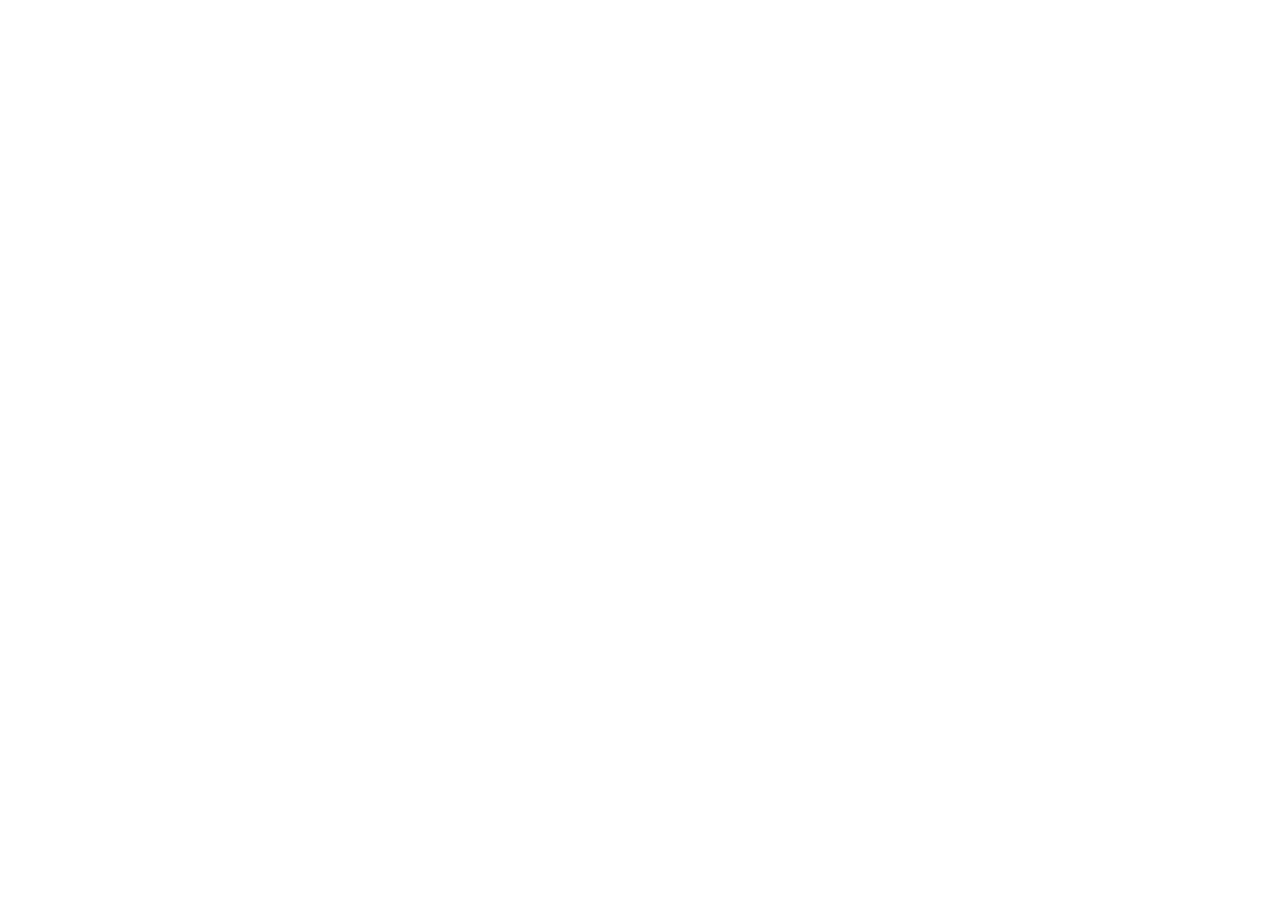
==== projetos/projetos-html-css/projeto-02/index.html @ cea81973 "add index.html" ====
<!doctype html>
<html lang="pt-br">
  <head>
    <meta charset="UTF-8" />
    <meta name="viewport" content="width=device-width, initial-scale=1.0" />
    <title>Travelgram | Perfil de viagens</title>
    <link rel="stylesheet" href="styles/index.css" />
  </head>
  <body></body>
</html>
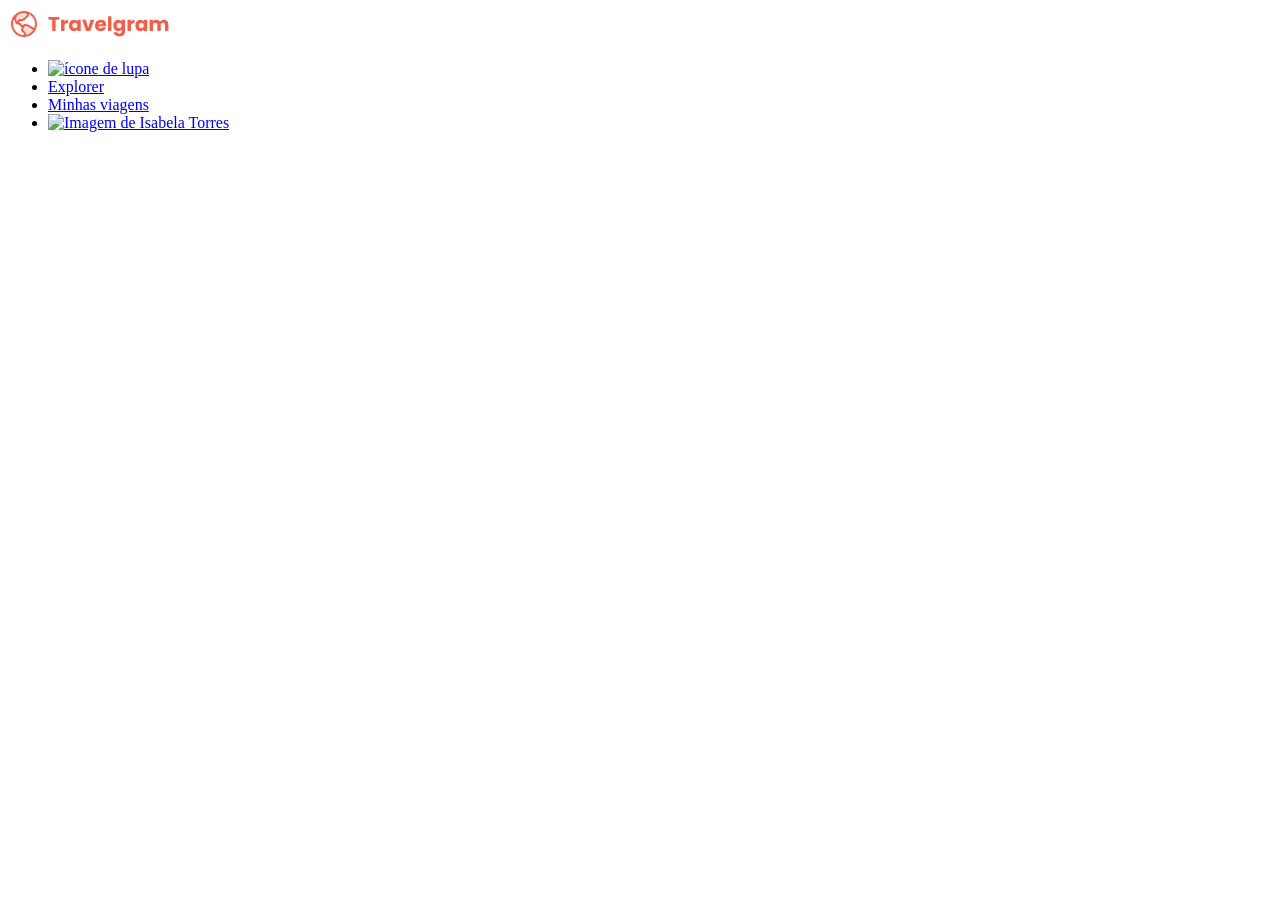
==== commit 5d97b029: "structuring nav section" ====
--- a/projetos/projetos-html-css/projeto-02/index.html
+++ b/projetos/projetos-html-css/projeto-02/index.html
@@ -1,10 +1,39 @@
 <!doctype html>
 <html lang="pt-br">
   <head>
+    <link rel="preconnect" href="https://fonts.googleapis.com" />
+    <link rel="preconnect" href="https://fonts.gstatic.com" crossorigin />
     <meta charset="UTF-8" />
     <meta name="viewport" content="width=device-width, initial-scale=1.0" />
     <title>Travelgram | Perfil de viagens</title>
     <link rel="stylesheet" href="styles/index.css" />
+    <link
+      href="https://fonts.googleapis.com/css2?family=Poppins:wght@400;700&display=swap"
+      rel="stylesheet"
+    />
   </head>
-  <body></body>
+  <body>
+    <nav>
+      <a href="#" id="logo">
+        <img src="assets/Logo.svg" alt="Logomarca" />
+      </a>
+
+      <ul id="primary-menu">
+        <li>
+          <a href="#">
+            <img src="assets/icons/MagnifyingGlass.svg" alt="ícone de lupa" />
+          </a>
+        </li>
+        <li><a href="#">Explorer</a></li>
+        <li><a href="#">Minhas viagens</a></li>
+        <li>
+          <a href="#"
+            ><img
+              src="assets/Profile-pic-sm.png"
+              alt="Imagem de Isabela Torres"
+          /></a>
+        </li>
+      </ul>
+    </nav>
+  </body>
 </html>
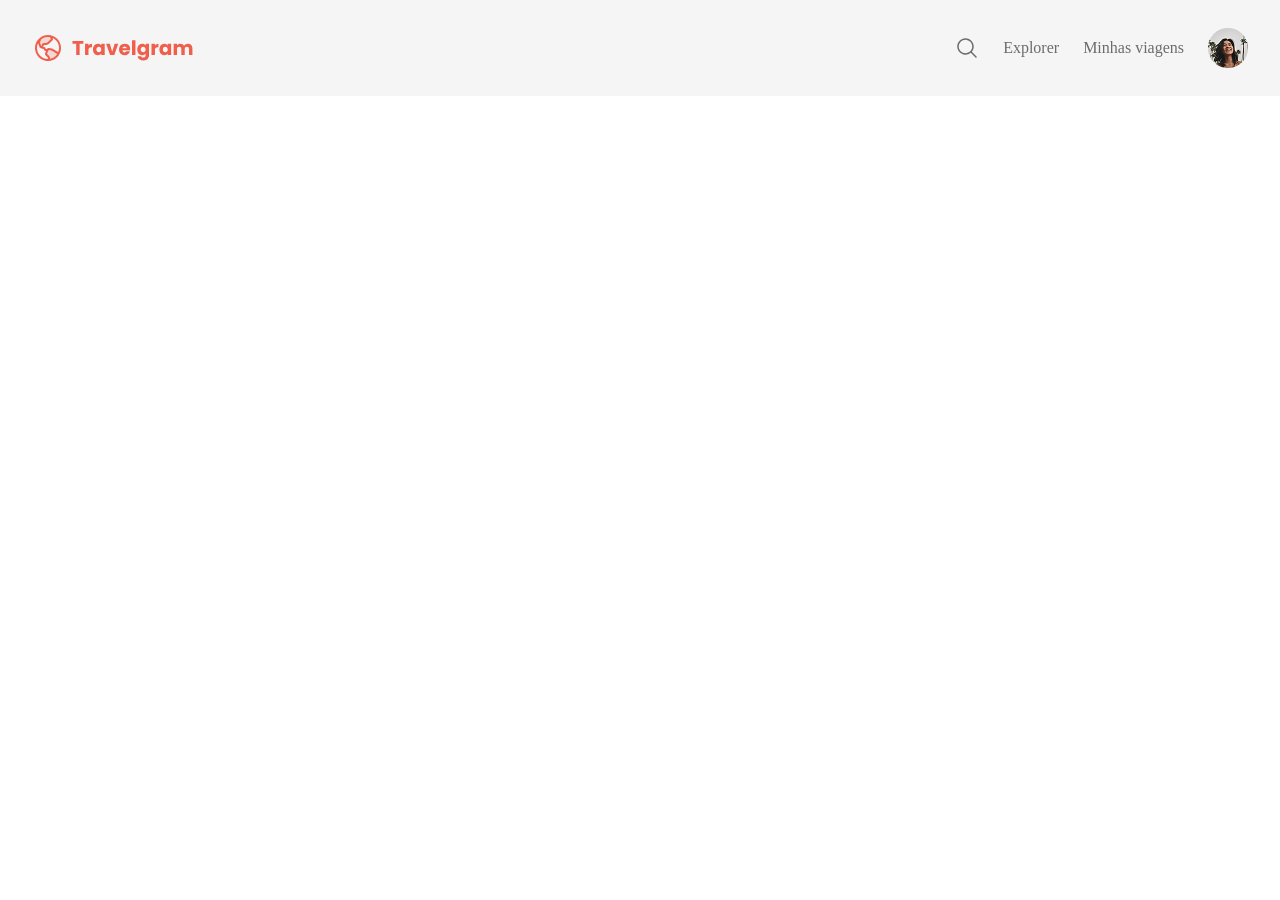
==== commit df26bbb2: "finishing nav style" ====
--- a/projetos/projetos-html-css/projeto-02/index.html
+++ b/projetos/projetos-html-css/projeto-02/index.html
@@ -13,27 +13,29 @@
     />
   </head>
   <body>
-    <nav>
-      <a href="#" id="logo">
-        <img src="assets/Logo.svg" alt="Logomarca" />
-      </a>
+    <div class="bg-surface-color">
+      <nav class="container">
+        <a href="#" id="logo">
+          <img src="assets/Logo.svg" alt="Logomarca" />
+        </a>
 
-      <ul id="primary-menu">
-        <li>
-          <a href="#">
-            <img src="assets/icons/MagnifyingGlass.svg" alt="ícone de lupa" />
-          </a>
-        </li>
-        <li><a href="#">Explorer</a></li>
-        <li><a href="#">Minhas viagens</a></li>
-        <li>
-          <a href="#"
-            ><img
-              src="assets/Profile-pic-sm.png"
-              alt="Imagem de Isabela Torres"
-          /></a>
-        </li>
-      </ul>
-    </nav>
+        <ul id="primary-menu">
+          <li>
+            <a href="#">
+              <img src="assets/icons/MagnifyingGlass.svg" alt="ícone de lupa" />
+            </a>
+          </li>
+          <li><a href="#">Explorer</a></li>
+          <li><a href="#">Minhas viagens</a></li>
+          <li>
+            <a href="#"
+              ><img
+                src="assets/Profile-pic-sm.png"
+                alt="Imagem de Isabela Torres"
+            /></a>
+          </li>
+        </ul>
+      </nav>
+    </div>
   </body>
 </html>
--- a/projetos/projetos-html-css/projeto-02/styles/index.css
+++ b/projetos/projetos-html-css/projeto-02/styles/index.css
@@ -0,0 +1,2 @@
+@import url(global.css);
+@import url(nav.css);
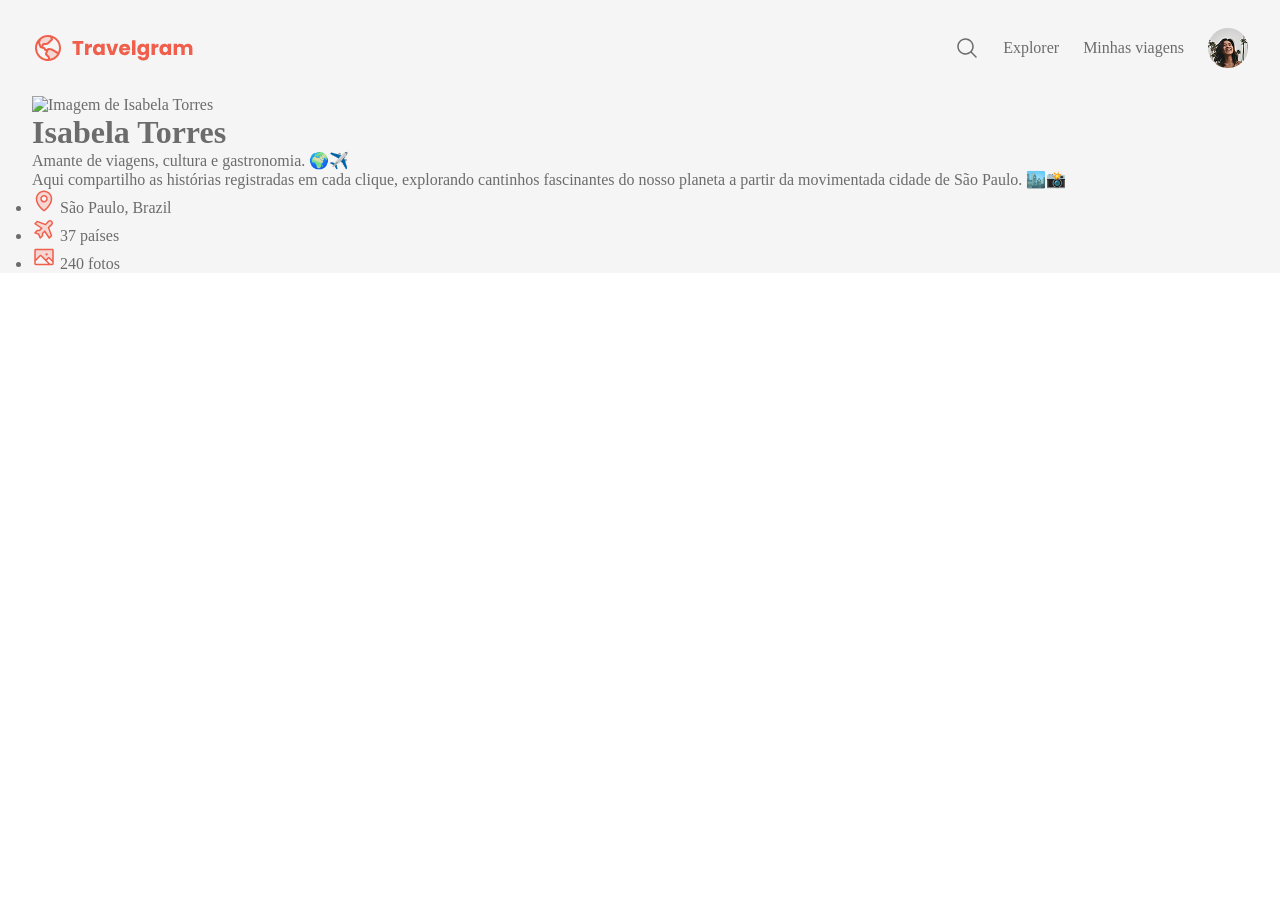
==== commit a96f6136: "structured header section" ====
--- a/projetos/projetos-html-css/projeto-02/index.html
+++ b/projetos/projetos-html-css/projeto-02/index.html
@@ -36,6 +36,38 @@
           </li>
         </ul>
       </nav>
+
+      <header>
+        <div class="container">
+          <div id="profile">
+            <img src="assets/Profile-pic.png" alt="Imagem de Isabela Torres" />
+            <div>
+              <h1>Isabela Torres</h1>
+              <p>
+                Amante de viagens, cultura e gastronomia. 🌍✈️ <br />
+                Aqui compartilho as histórias registradas em cada clique,
+                explorando cantinhos fascinantes do nosso planeta a partir da
+                movimentada cidade de São Paulo. 🏙️📸
+              </p>
+            </div>
+          </div>
+
+          <ul id="info">
+            <li>
+              <img src="assets/icons/MapPin.svg" alt="Ícone de mapa" />
+              <span>São Paulo, Brazil </span>
+            </li>
+            <li>
+              <img src="assets/icons/AirplaneTilt.svg" alt="Ícone de avião" />
+              <span>37 países</span>
+            </li>
+            <li>
+              <img src="assets/icons/Image.svg" alt="Ícone de imagem" />
+              <span>240 fotos</span>
+            </li>
+          </ul>
+        </div>
+      </header>
     </div>
   </body>
 </html>
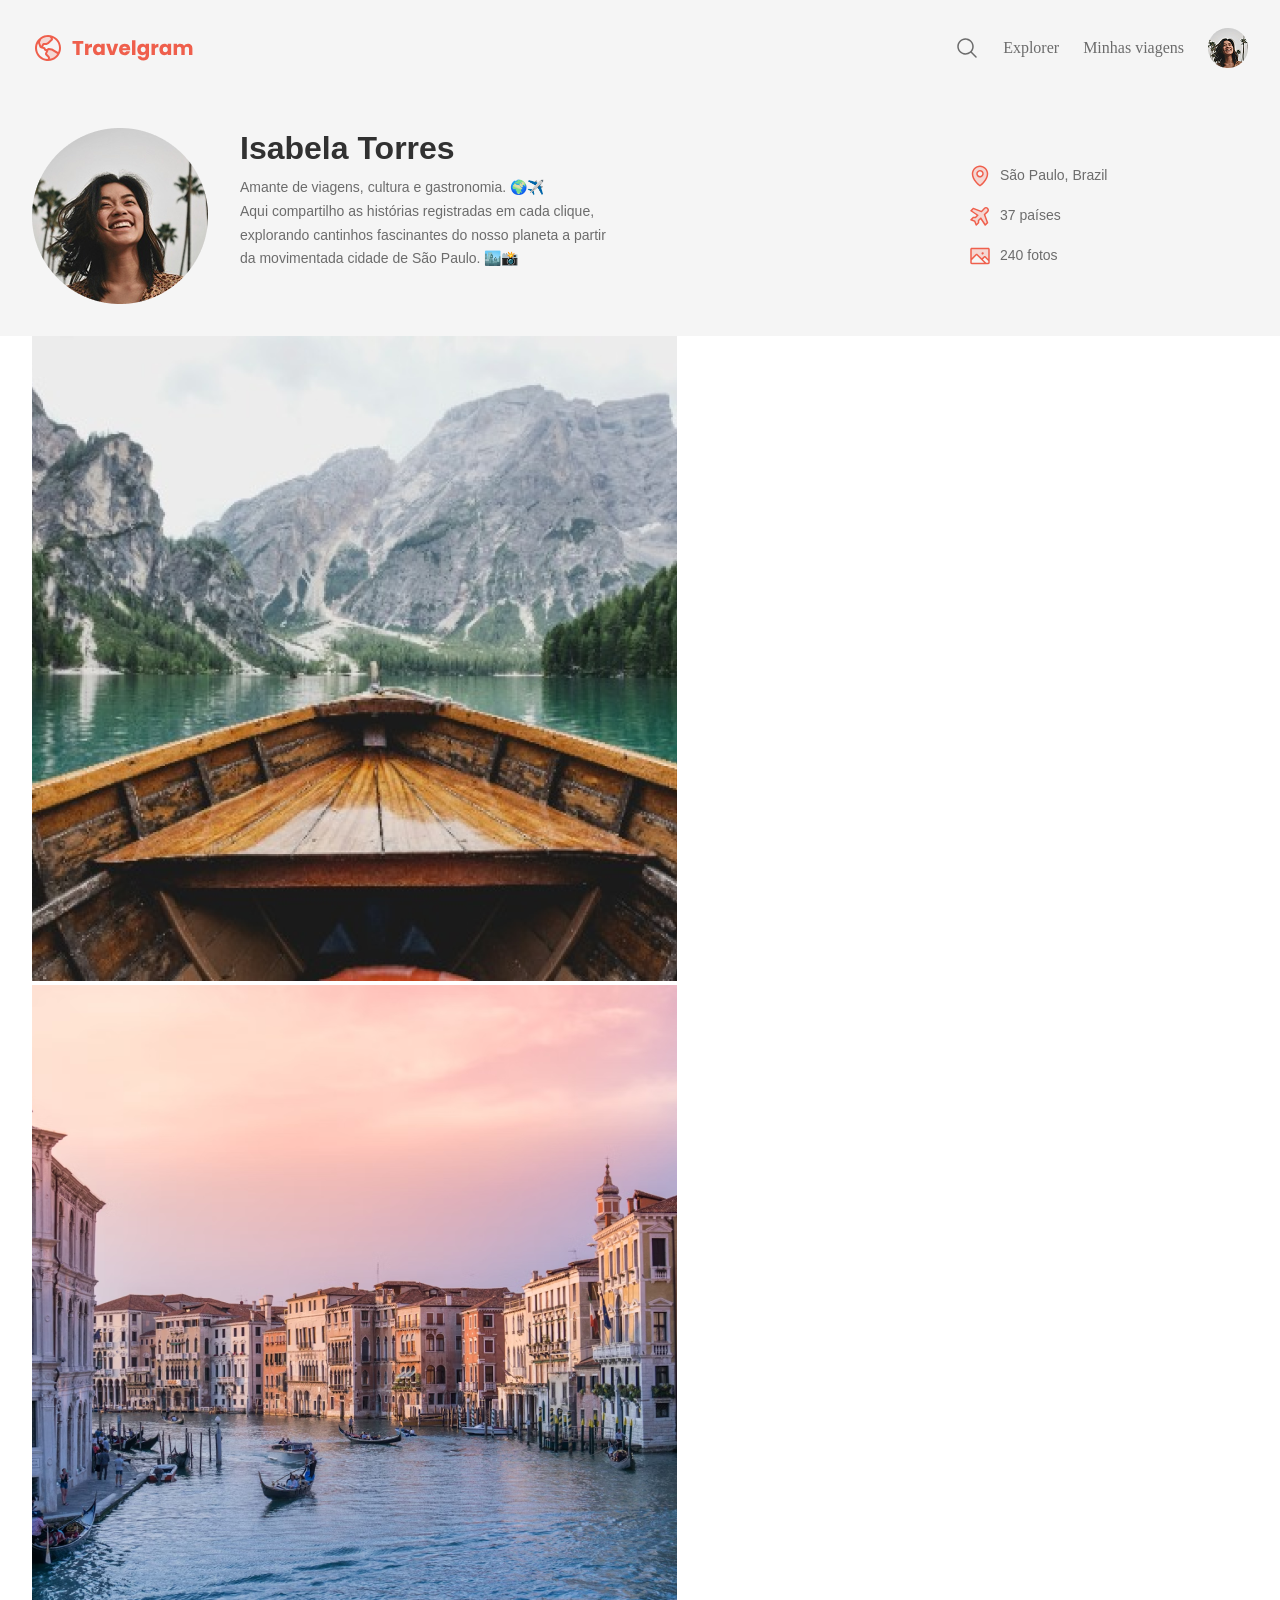
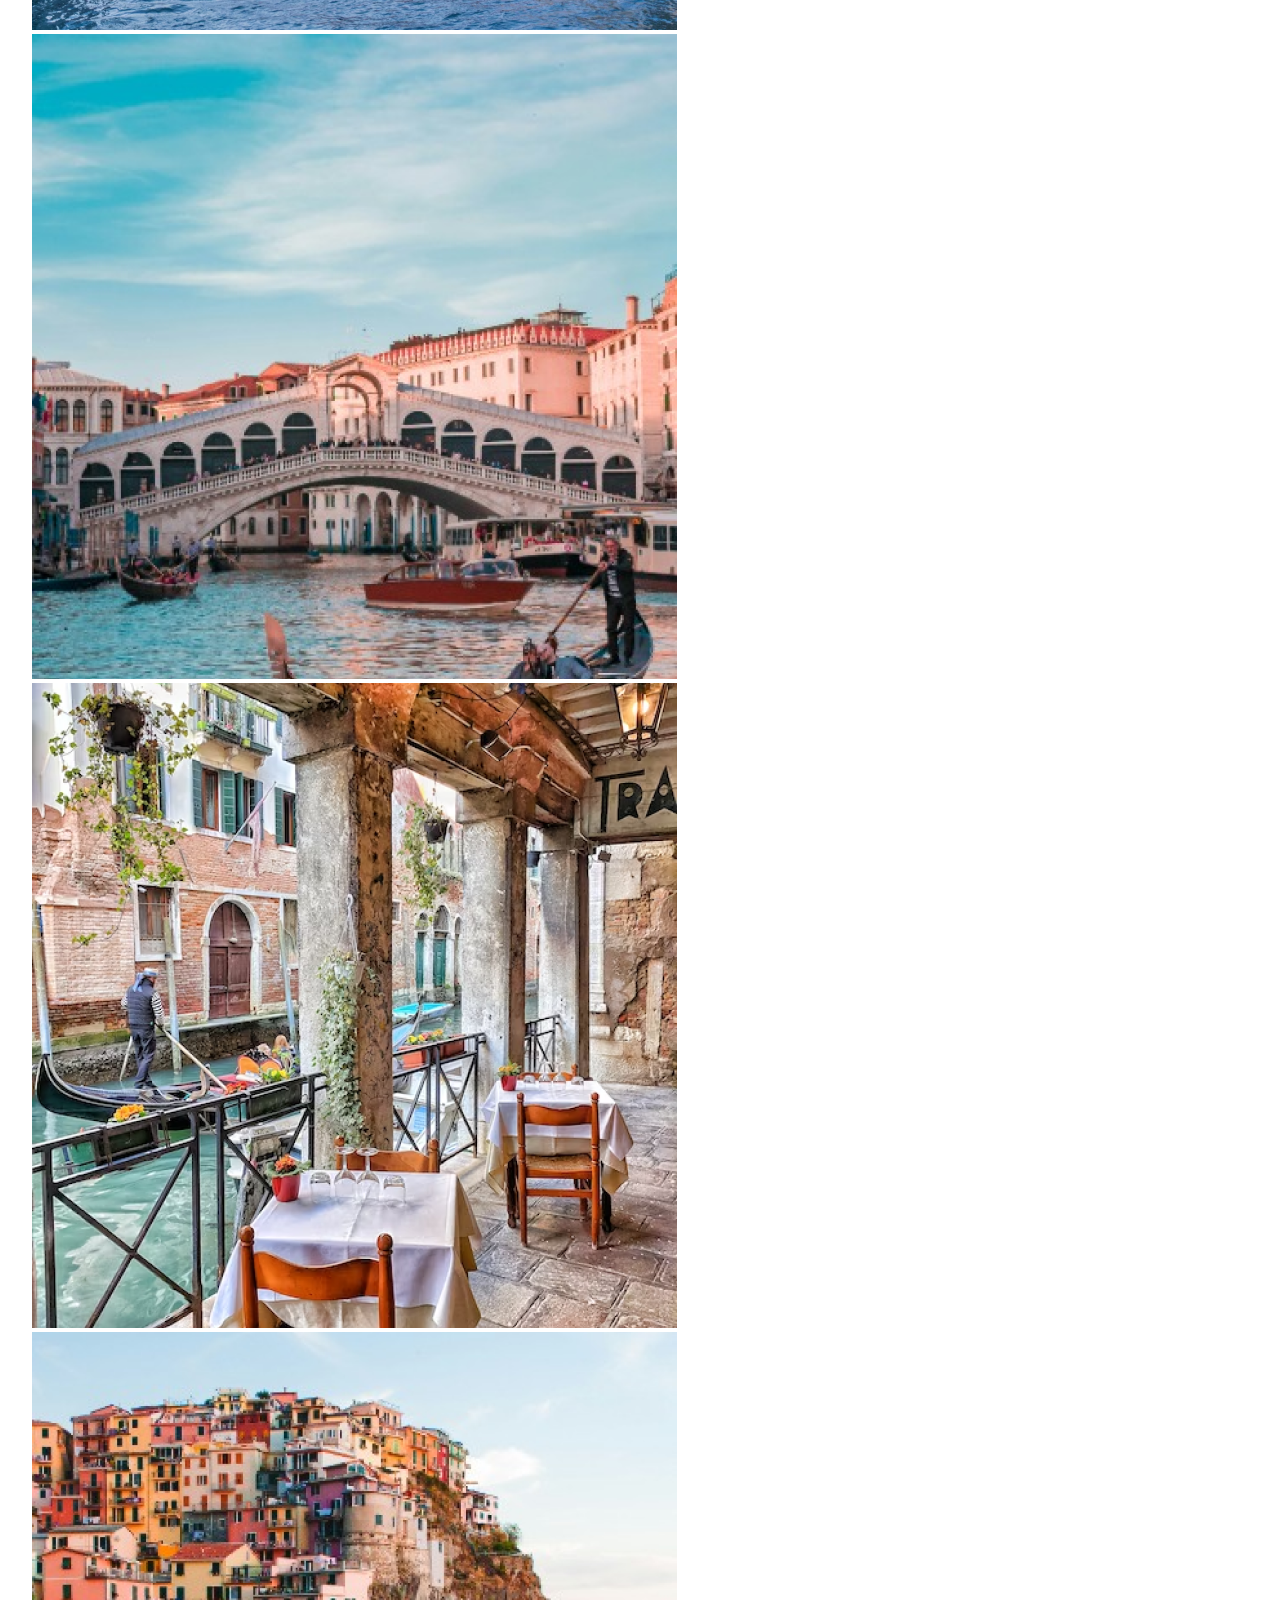
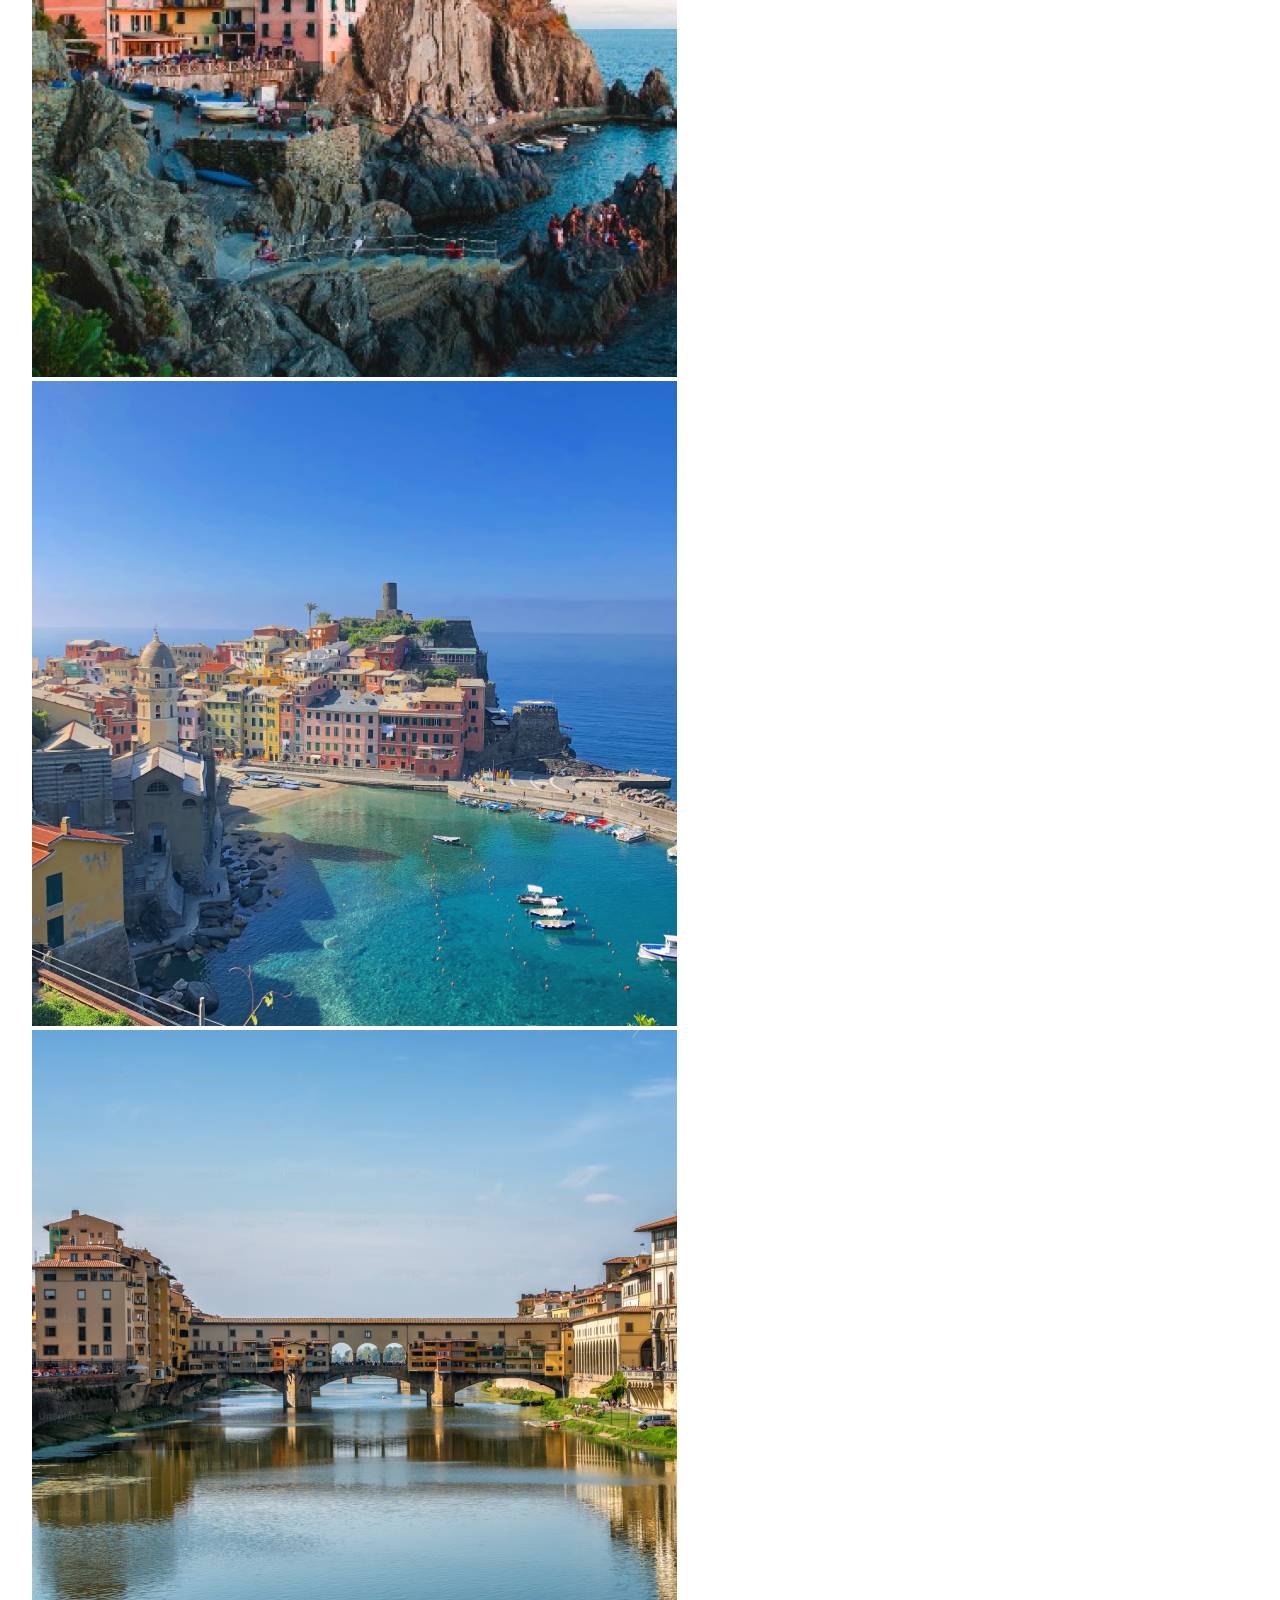
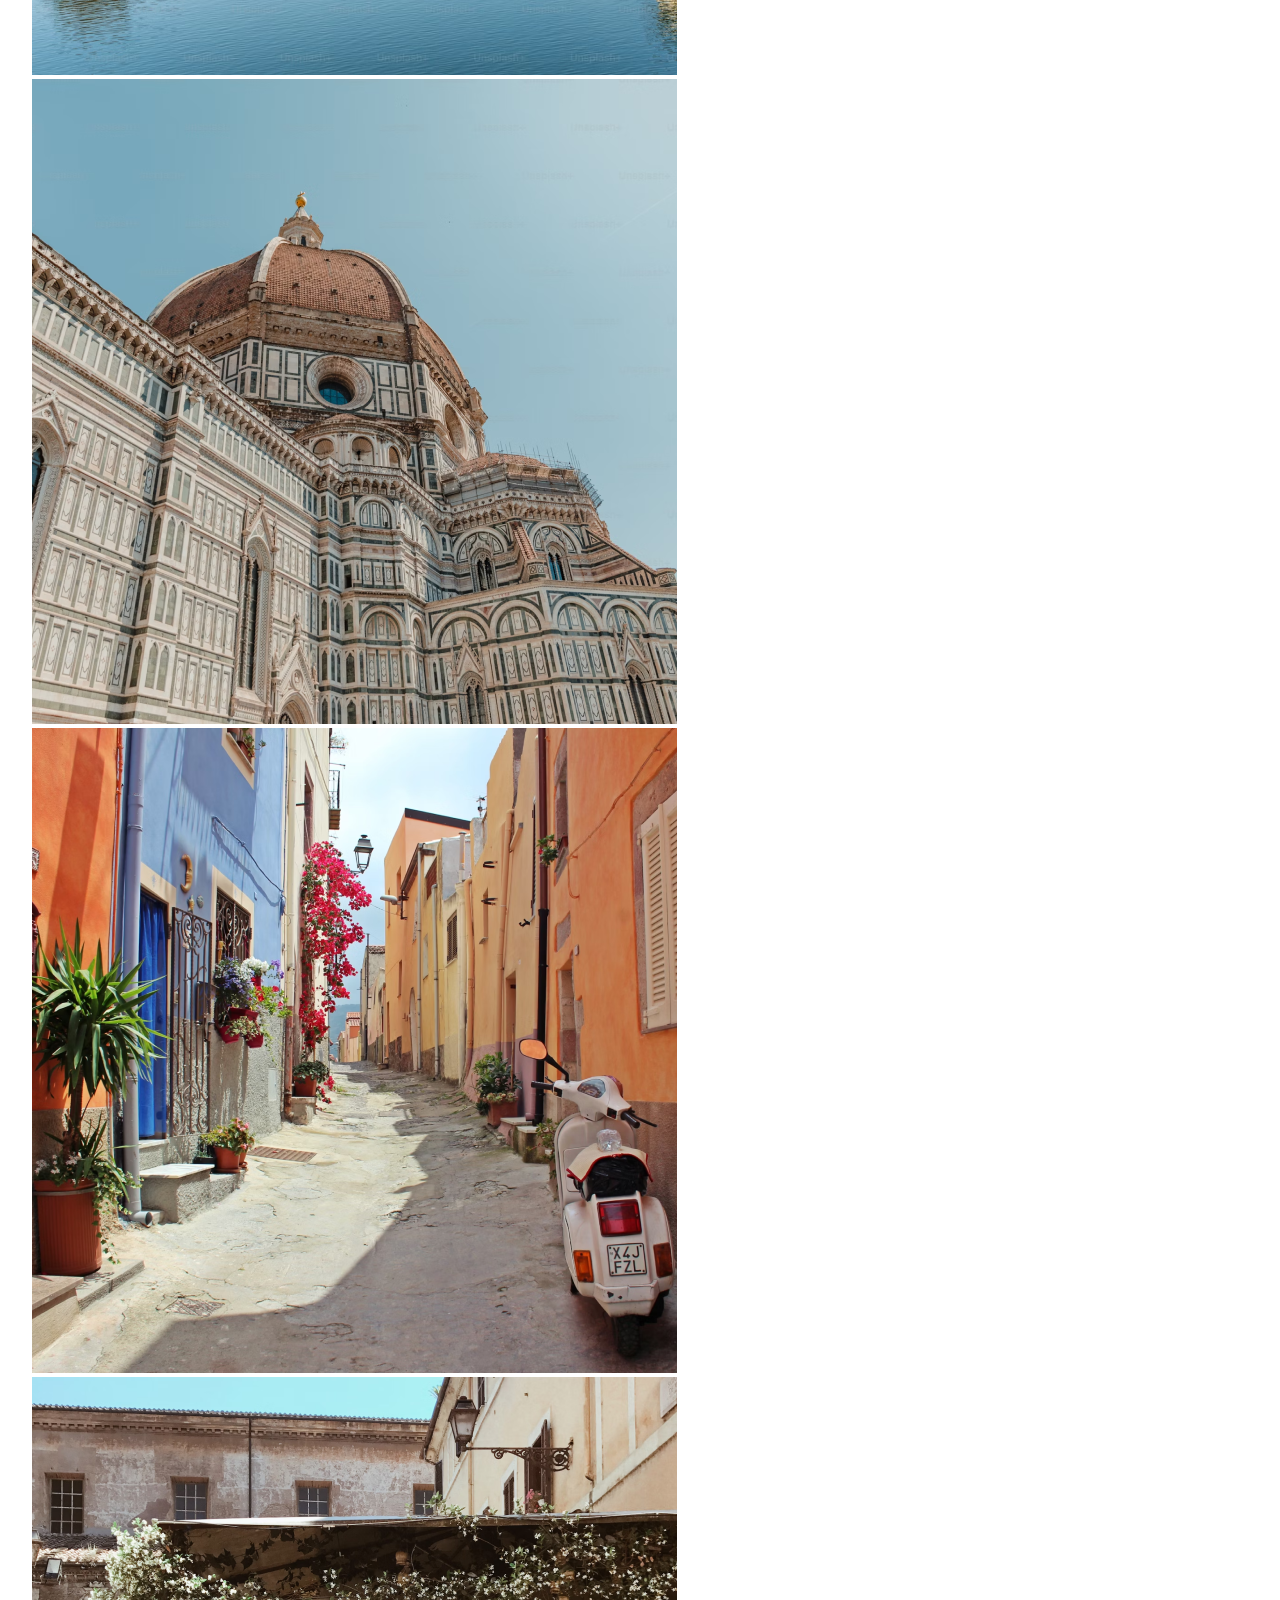
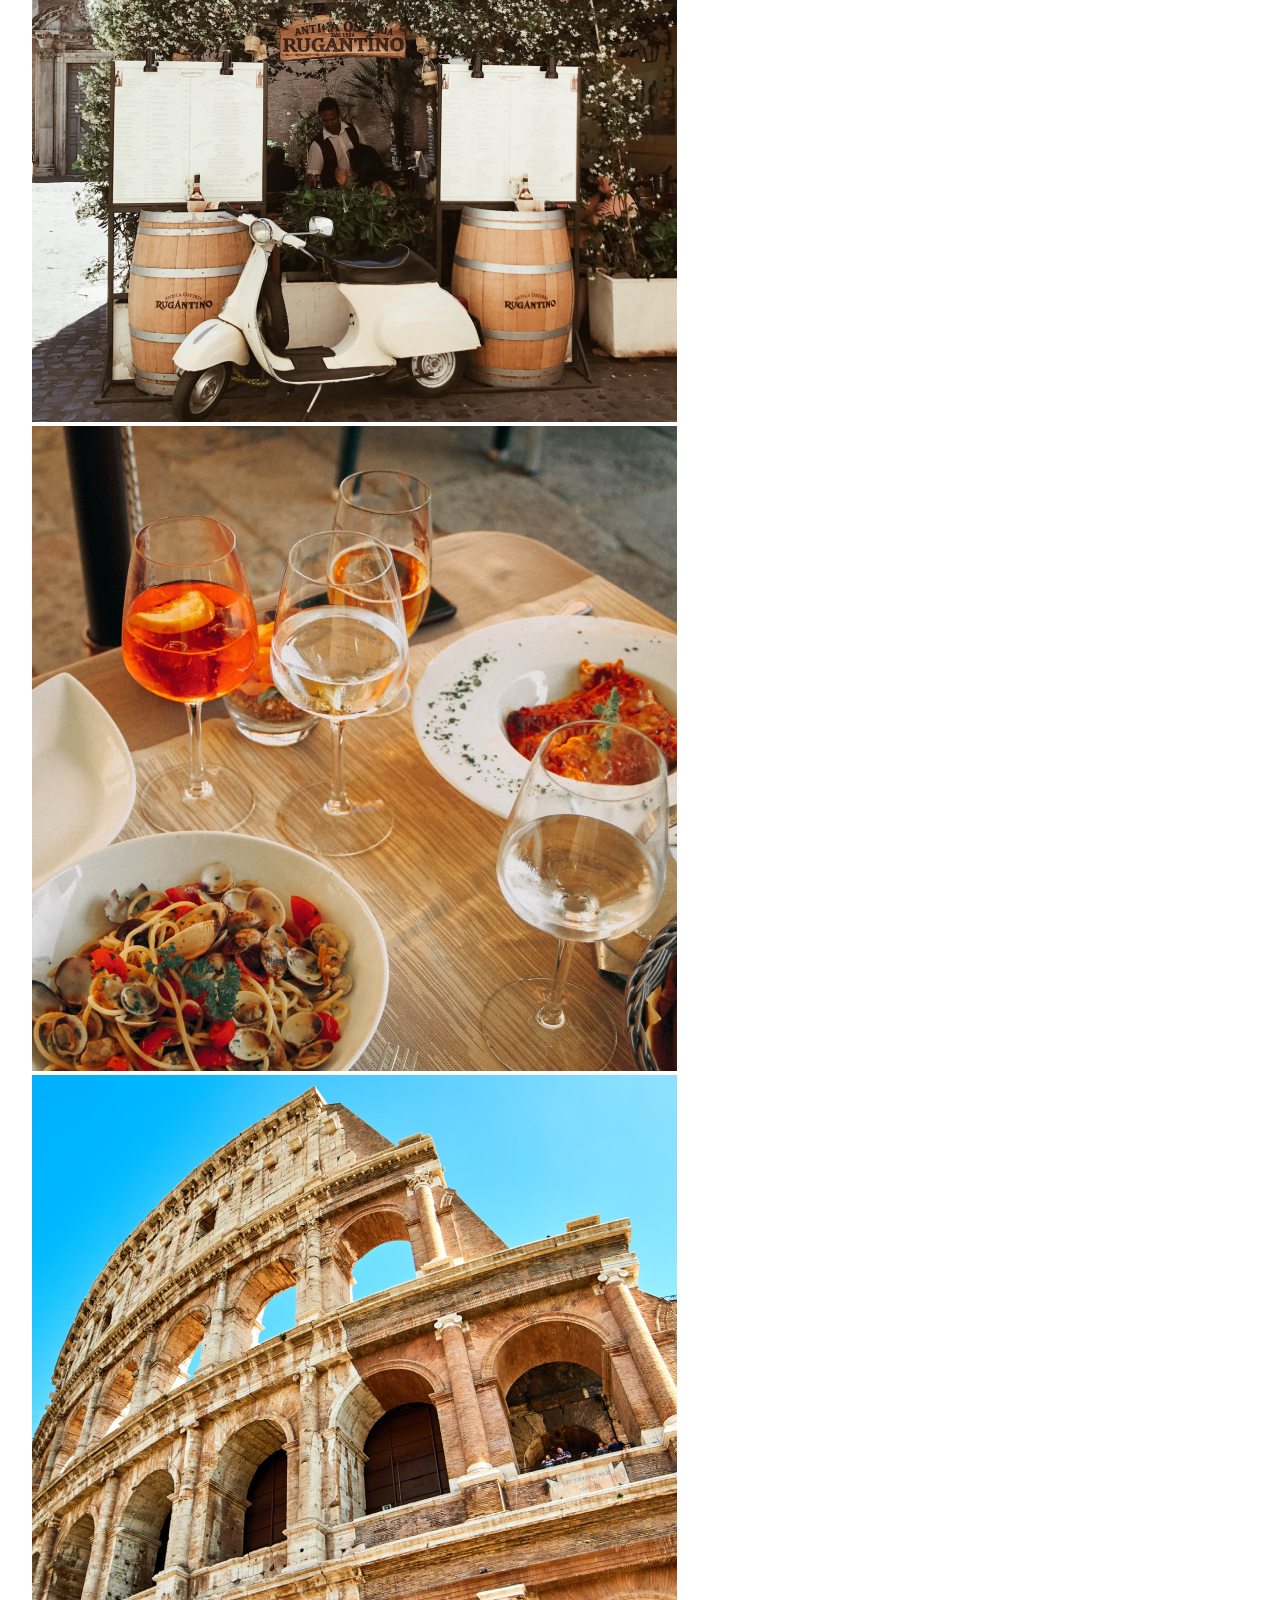
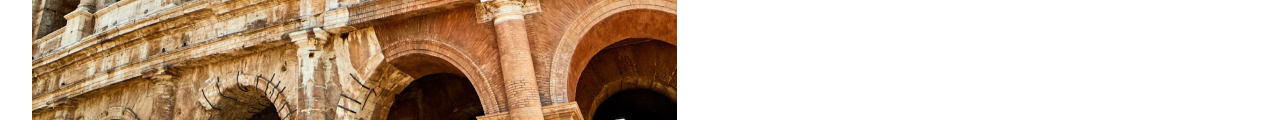
==== commit adb1c44e: "structured main gallery section" ====
--- a/projetos/projetos-html-css/projeto-02/index.html
+++ b/projetos/projetos-html-css/projeto-02/index.html
@@ -69,5 +69,20 @@
         </div>
       </header>
     </div>
+
+    <main class="container">
+      <img src="assets/images/Image 01.png" alt="..." />
+      <img src="assets/images/Image 02.png" alt="..." />
+      <img src="assets/images/Image 03.png" alt="..." />
+      <img src="assets/images/Image 04.png" alt="..." />
+      <img src="assets/images/Image 05.png" alt="..." />
+      <img src="assets/images/Image 06.png" alt="..." />
+      <img src="assets/images/Image 07.png" alt="..." />
+      <img src="assets/images/Image 08.png" alt="..." />
+      <img src="assets/images/Image 09.png" alt="..." />
+      <img src="assets/images/Image 10.png" alt="..." />
+      <img src="assets/images/Image 11.png" alt="..." />
+      <img src="assets/images/Image 12.png" alt="..." />
+    </main>
   </body>
 </html>
--- a/projetos/projetos-html-css/projeto-02/styles/index.css
+++ b/projetos/projetos-html-css/projeto-02/styles/index.css
@@ -1,2 +1,3 @@
 @import url(global.css);
 @import url(nav.css);
+@import url(header.css);
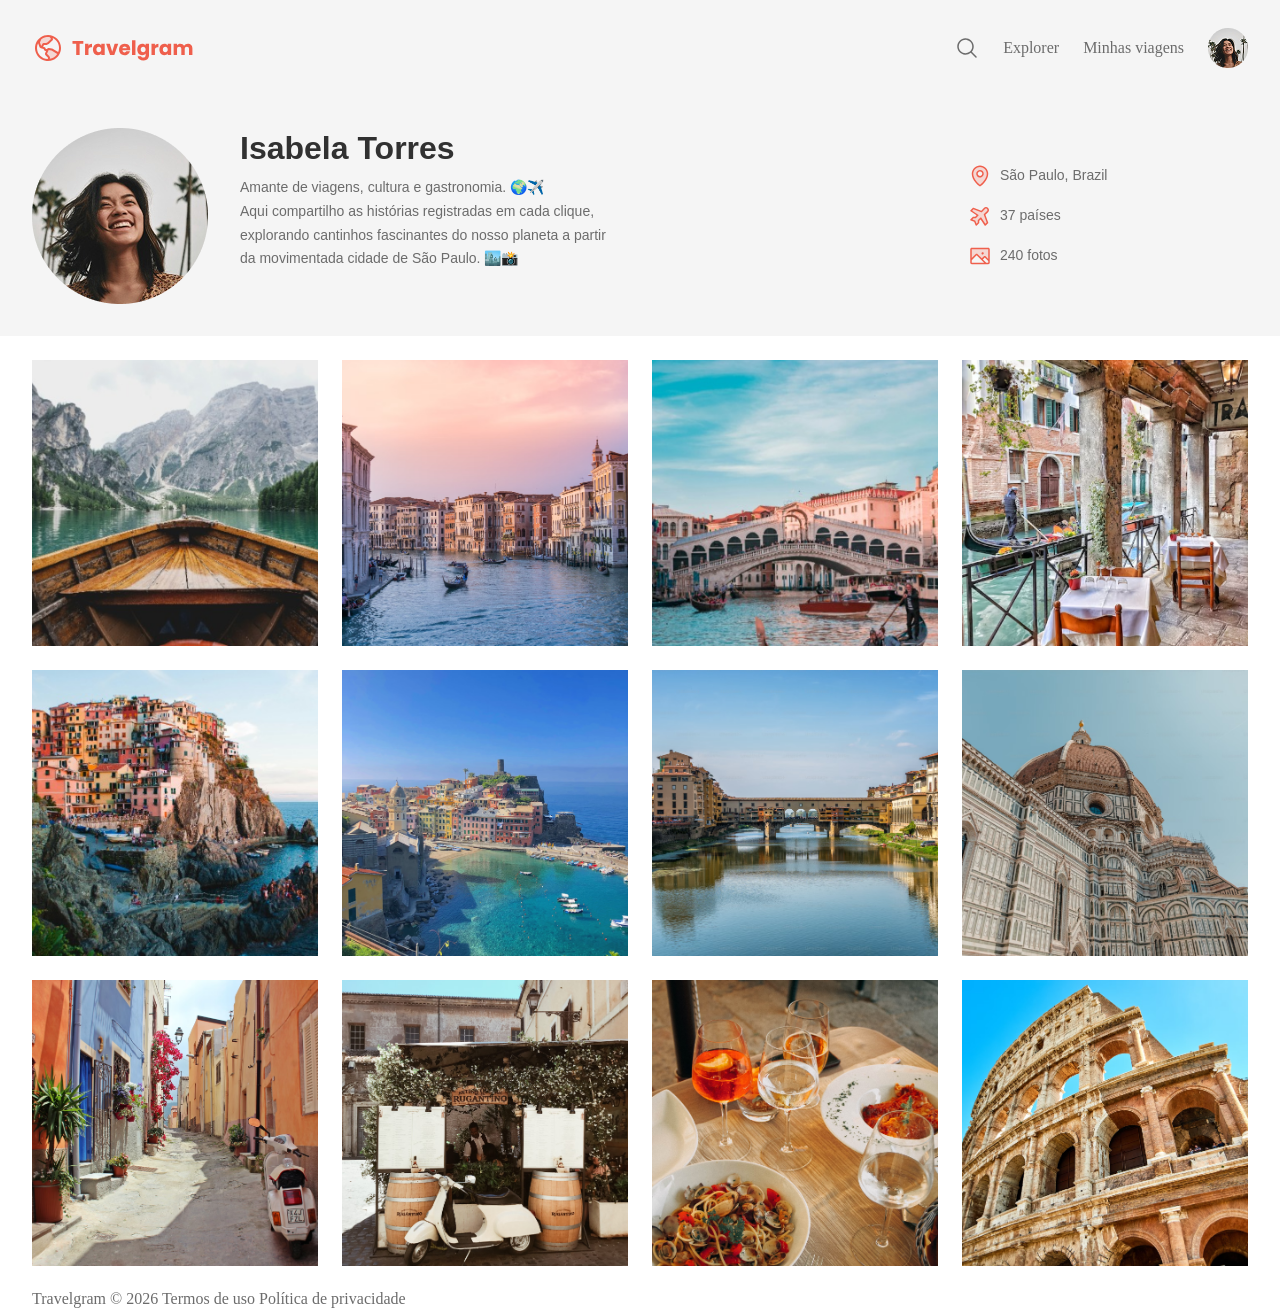
==== commit 1e736766: "structured footer section" ====
--- a/projetos/projetos-html-css/projeto-02/index.html
+++ b/projetos/projetos-html-css/projeto-02/index.html
@@ -84,5 +84,11 @@
       <img src="assets/images/Image 11.png" alt="..." />
       <img src="assets/images/Image 12.png" alt="..." />
     </main>
+
+    <footer class="container">
+      <span>Travelgram &copy; 2026</span>
+      <span>Termos de uso</span>
+      <span>Política de privacidade</span>
+    </footer>
   </body>
 </html>
--- a/projetos/projetos-html-css/projeto-02/styles/index.css
+++ b/projetos/projetos-html-css/projeto-02/styles/index.css
@@ -1,3 +1,4 @@
 @import url(global.css);
 @import url(nav.css);
 @import url(header.css);
+@import url(main.css);
